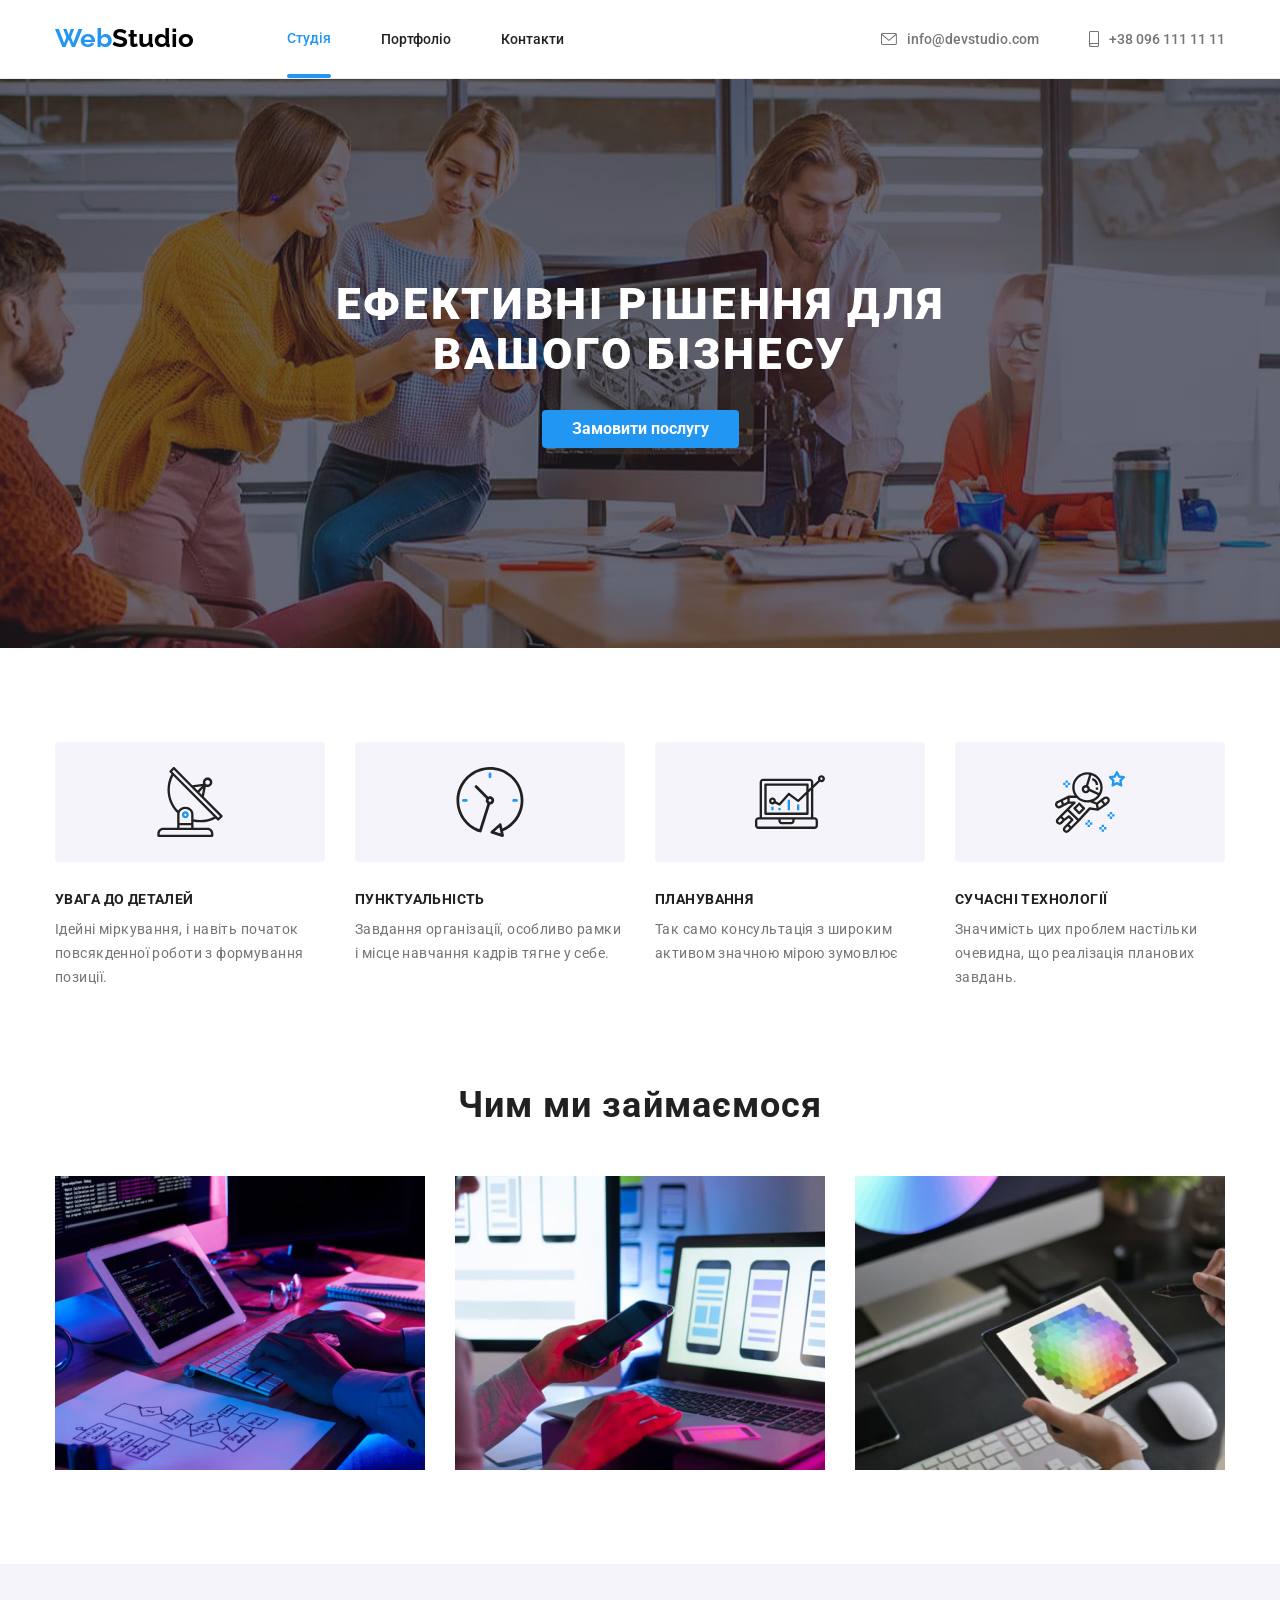
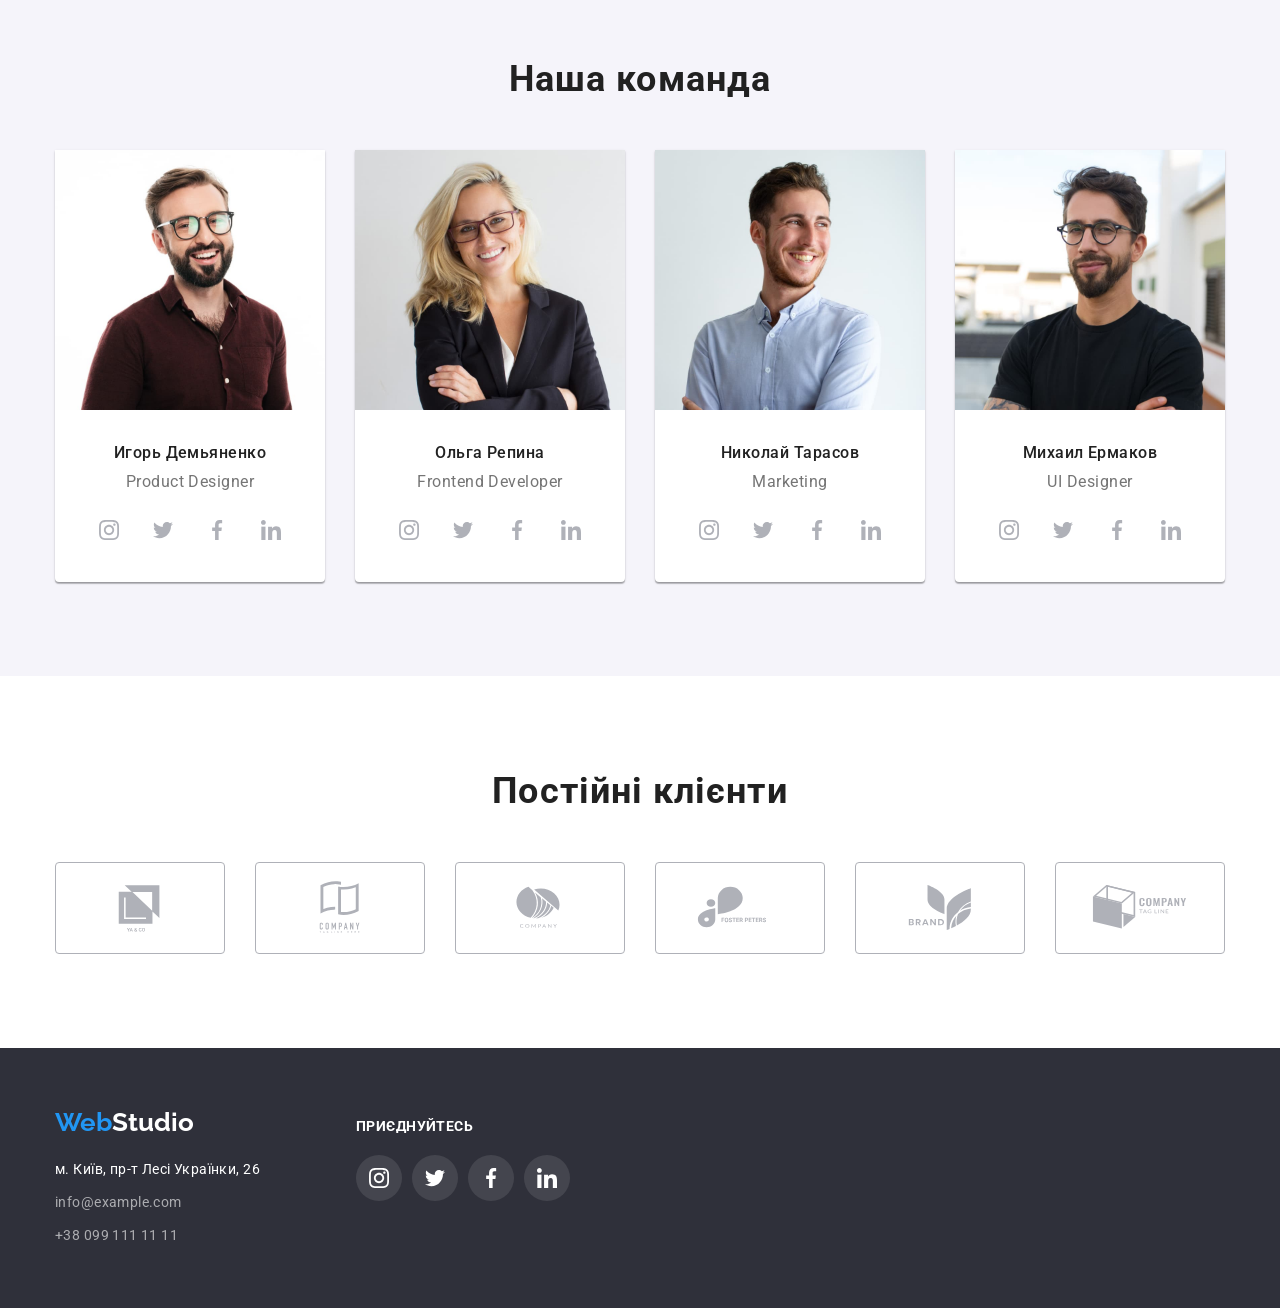
==== index.html @ 5a3e9fdb "creat hw5" ====
<!DOCTYPE html>
<html lang="uk">
<head>
    <meta charset="UTF-8">
    <meta http-equiv="X-UA-Compatible" content="IE=edge">
    <meta name="viewport" content="width=device-width, initial-scale=1.0">
    <link rel="preconnect" href="https://fonts.googleapis.com">
    <link rel="preconnect" href="https://fonts.gstatic.com" crossorigin>
    <link href="https://fonts.googleapis.com/css2?family=Raleway:wght@700&family=Roboto:wght@400;500;700;900&display=swap"
        rel="stylesheet">
    <link rel="stylesheet" href="https://cdnjs.cloudflare.com/ajax/libs/modern-normalize/1.1.0/modern-normalize.min.css
">
    <link rel="stylesheet" href="./css/styles.css">
    <title>WebStudio</title>
</head>
<body>
    <header class="header content ">
           
           <div class="container header-container">
             <a href="./index.html" class="logo"> <span class="span">Web</span>Studio
             </a>
            
             <nav class="navigation">
                <ul class="header-list">
                    <li class="header-item"> <a href="./index.html" class="link current">Студія</a></li>
                    <li class="header-item"><a href="./portfolio.html" class="link">Портфоліо</a></li>
                    <li class="header-item"><a href="#" class="link">Контакти</a></li>
                </ul>
             </nav>
             <ul class="contacts">
                <li class="contacts-item "> 
                       
                    <a href="mailto:info@devstudio.com" class="link-contact">
                        
                        <svg class="icon" width="16" height="12">
                            <use href="./images/icons.svg#icon-envelope"></use>
                        </svg>
                        info@devstudio.com
                    </a>
                </li>
                <li class="contacts-item ">
                    
                    <a href="tel:+380961111111" class="link-contact">
                        <svg class="icon" width="10" height="16">
                            <use href="./images/icons.svg#icon-smartphone"></use>
                        </svg>
                        +38 096 111 11 11
                    </a>
                </li>
             </ul>
           </div>
             
           
           
      
    </header>
    <main class="content">
        <!--Hero-->
        <section class="hero">
            <h1 class="title-hero">Ефективні рішення для <br> вашого бізнесу</h1>
            <button type="button" class="button" data-modal-open>
                Замовити послугу
            </button>
          
        </section>

        <!--Особливості-->
        <section class="specialy">
            
            <div class="container">
                
                <ul class="list-specialy">
                    <li class="item-specialy">
                        
                            <div class="container-icon">
                                <svg class="icon-benefits" width="70" height="70">
                                    <use href="./images/icons.svg#icon-antenna"></use>
                                </svg>
                            </div>
                        
                        <h2 class="skill">УВАГА ДО ДЕТАЛЕЙ</h2>
                        <p class="content-specialy">Ідейні міркування, і навіть початок повсякденної роботи з формування позиції.
                
                        </p>
                    </li>
                    <li class="item-specialy">
                        
                            <div class="container-icon">
                                <svg class="icon-benefits" width="70" height="70">
                                    <use href="./images/icons.svg#icon-clock"></use>
                                </svg>
                            </div>
                       
                        <h2 class="skill">Пунктуальність</h2>
                        <p class="content-specialy">
                            Завдання організації, особливо рамки і місце навчання кадрів тягне у себе.
                        </p>
                    </li>
                    <li class="item-specialy">
                           <div class="container-icon">
                             <svg class="icon-benefits" width="70" height="70">
                                 <use href="./images/icons.svg#icon-diagram"></use>
                             </svg>
                           </div>
                            
                       
                        <h2 class="skill">ПЛАНУВАННЯ</h2>
                        <p class="content-specialy">
                            Так само консультація з широким активом значною мірою зумовлює
                        </p>
                    </li>
                    <li class="item-specialy">
                        
                            <div class="container-icon">
                                <svg class="icon-benefits" width="70" height="70">
                                    <use href="./images/icons.svg#icon-astronaut"></use>
                                </svg>
                            </div>
                       
                        <h2 class="skill">СУЧАСНІ ТЕХНОЛОГІЇ</h2>
                        <p class="content-specialy">
                            Значимість цих проблем настільки очевидна, що реалізація планових завдань.
                        </p>
                    </li>
                </ul>
            </div>
        </section>

        <!--Чим ми займаємося-->
        <section class="activity">
            
           <div class="container">
            <h2 class="title-activity">Чим ми займаємося</h2>
             <ul class="list-activity">
                <li class="item-activity">
                    <a href="#"><img src="./images/typesetting.jpg" alt="верстка сайта" width="370" class="image"></a>
                </li>
                <li class="item-activity">
                    <a href="#"><img src="./images/optimization.jpg" alt="оптимизация" width="370" class="image"></a>
                </li>
                <li class="item-activity">
                    <a href="#"><img src="./images/model.jpg" alt="макет проекта" width="370" class="image"></a>
                </li>
             </ul>
           </div>
        </section>
        <!--Команда-->
        <section class="teams">
            
            <div class="container">
                <h2 class="our-teams">Наша команда</h2>
                <ul class="list-teams">
                    <li class="item-teams">
                        <img src="./images/photo1.jpg" alt="Игорь Демьяненко" width="270" class="photo">
                        <div class="person">
                            <h3 class="name">Игорь Демьяненко</h3>
                            <p class="occupation">Product Designer</p>
                            <ul class="list-social-page">
                                <li class="item-social-page">
                                    <a href="" class="link-social-page">
                                        <svg class="icon-social-page" width="20" height="20">
                                            <use href="./images/icons.svg#icon-instagram"></use>
                                        </svg>
                                    </a>
                                </li>
                                <li class="item-social-page">
                                    <a href="" class="link-social-page">
                                        <svg class="icon-social-page" width="20" height="20">
                                            <use href="./images/icons.svg#icon-twitter"></use>
                                        </svg>
                                    </a>
                                </li>
                                <li class="item-social-page">
                                    <a href="" class="link-social-page">
                                        <svg class="icon-social-page" width="20" height="20">
                                            <use href="./images/icons.svg#icon-facebook"></use>
                                        </svg>
                                    </a>
                                </li>
                                <li class="item-social-page">
                                    <a href="" class="link-social-page">
                                        <svg class="icon-social-page" width="20" height="20">
                                            <use href="./images/icons.svg#icon-linkedin"></use>
                                        </svg>
                                    </a>
                                </li>
                            </ul>
                        </div>
                    </li>
                    <li class="item-teams">
                        <img src="./images/photo2.jpg" alt="Ольга Репина " width="270" class="photo">
                        <div class="person">
                            <h3 class="name">Ольга Репина</h3>
                            <p class="occupation">Frontend Developer</p>
                            <ul class="list-social-page">
                                <li class="item-social-page">
                                    <a href="" class="link-social-page">
                                        <svg class="icon-social-page" width="20" height="20">
                                            <use href="./images/icons.svg#icon-instagram"></use>
                                        </svg>
                                    </a>
                                </li>
                                <li class="item-social-page">
                                    <a href="" class="link-social-page">
                                        <svg class="icon-social-page" width="20" height="20">
                                            <use href="./images/icons.svg#icon-twitter"></use>
                                        </svg>
                                    </a>
                                </li>
                                <li class="item-social-page">
                                    <a href="" class="link-social-page">
                                        <svg class="icon-social-page" width="20" height="20">
                                            <use href="./images/icons.svg#icon-facebook"></use>
                                        </svg>
                                    </a>
                                </li>
                                <li class="item-social-page">
                                    <a href="" class="link-social-page">
                                        <svg class="icon-social-page" width="20" height="20">
                                            <use href="./images/icons.svg#icon-linkedin"></use>
                                        </svg>
                                    </a>
                                </li>
                            </ul>
                        </div>
                    </li>
                    <li class="item-teams">
                        <img src="./images/photo3.jpg" alt="Николай Тарасов" width="270" class="photo">
                        <div class="person">
                            <h3 class="name">Николай Тарасов</h3>
                            <p class="occupation">Marketing</p>
                            <ul class="list-social-page">
                                <li class="item-social-page">
                                    <a href="" class="link-social-page">
                                        <svg class="icon-social-page" width="20" height="20">
                                            <use href="./images/icons.svg#icon-instagram"></use>
                                        </svg>
                                    </a>
                                </li>
                                <li class="item-social-page">
                                    <a href="" class="link-social-page">
                                        <svg class="icon-social-page" width="20" height="20">
                                            <use href="./images/icons.svg#icon-twitter"></use>
                                        </svg>
                                    </a>
                                </li>
                                <li class="item-social-page">
                                    <a href="" class="link-social-page">
                                        <svg class="icon-social-page" width="20" height="20">
                                            <use href="./images/icons.svg#icon-facebook"></use>
                                        </svg>
                                    </a>
                                </li>
                                <li class="item-social-page">
                                    <a href="" class="link-social-page">
                                        <svg class="icon-social-page" width="20" height="20">
                                            <use href="./images/icons.svg#icon-linkedin"></use>
                                        </svg>
                                    </a>
                                </li>
                            </ul>
                        </div>
                    </li>
                    <li class="item-teams">
                        <img src="./images/photo4.jpg" alt="Михаил Ермаков" width="270" class="photo">
                        <div class="person">
                            <h3 class="name">Михаил Ермаков</h3>
                            <p class="occupation">UI Designer</p>
                            <ul class="list-social-page">
                                <li class="item-social-page">
                                    <a href="" class="link-social-page">
                                        <svg class="icon-social-page" width="20" height="20">
                                            <use href="./images/icons.svg#icon-instagram"></use>
                                        </svg>
                                    </a>
                                </li>
                                <li class="item-social-page">
                                    <a href="" class="link-social-page">
                                        <svg class="icon-social-page" width="20" height="20">
                                            <use href="./images/icons.svg#icon-twitter"></use>
                                        </svg>
                                    </a>
                                </li>
                                <li class="item-social-page">
                                    <a href="" class="link-social-page">
                                        <svg class="icon-social-page" width="20" height="20">
                                            <use href="./images/icons.svg#icon-facebook"></use>
                                        </svg>
                                    </a>
                                </li>
                                <li class="item-social-page">
                                    <a href="" class="link-social-page">
                                        <svg class="icon-social-page" width="20" height="20">
                                            <use href="./images/icons.svg#icon-linkedin"></use>
                                        </svg>
                                    </a>
                                </li>
                            </ul>
                        </div>
                    </li>
                </ul>
            </div>
        </section>
        <section class="clients">
            <div class="container">
                <h2 class="clients-title">Постійні клієнти</h2>
                <ul class="clients-list">
                    <li class="clients-item">
                        <a href="" class="link-clients-logo">
                            <svg class="clients-logo" width="106" height="60">
                                <use href="./images/icons.svg#icon-yago"></use>
                            </svg>
                        </a>
                    </li>
                    <li class="clients-item">
                        <a href="" class="link-clients-logo">
                            <svg class="clients-logo" width="106" height="60">
                                <use href="./images/icons.svg#icon-company"></use>
                            </svg>
                        </a>
                    </li>
                    <li class="clients-item">
                        <a href="" class="link-clients-logo">
                            <svg class="clients-logo" width="106" height="60">
                                <use href="./images/icons.svg#icon-group"></use>
                            </svg>
                        </a>
                    </li>
                    <li class="clients-item">
                        <a href="" class="link-clients-logo">
                            <svg class="clients-logo" width="106" height="60">
                                <use href="./images/icons.svg#icon-foster-peters"></use>
                            </svg>
                        </a>
                    </li>
                    <li class="clients-item">
                       <a href="" class="link-clients-logo">
                          <svg class="clients-logo" width="106" height="60">
                             <use href="./images/icons.svg#icon-brand"></use>
                          </svg>
                       </a>
                    </li>
                    <li class="clients-item">
                        <a href="" class="link-clients-logo">
                            <svg class="clients-logo" width="106" height="60">
                                <use href="./images/icons.svg#icon-tagline"></use>
                            </svg>
                        </a>
                    </li>
                </ul>
            </div>
        </section>
    </main>
    <footer class="content footer">
        
           <div class="container container-footer">
             <div class="container-address">
                <a href="#" class="logodown"><span class="spandown">Web</span>Studio</a>
                <address class="address">
                    <ul class="list-address">
                        <li class="item-address"><a href="https://goo.gl/maps/XZynYj2sDtxEhhcv8" target="_blank" class="kyiv">м. Київ,
                                пр-т Лесі Українки, 26</a> </li>
                        <li class="item-address"> <a href="mailto:info@example.com" class="mailto">info@example.com</a></li>
                        <li class="item-address"> <a href="tel:+380991111111" class="telephone">+38 099 111 11 11</a></li>
                    </ul>
                </address>
             </div>
             <div class="container-social-page">
                <p class="invite">Приєднуйтесь</p>
                <ul class="social-page-footer">
                    <li class="item-social-footer">
                        <a href="" class="link-footer-logo-social">
                            <svg class="footer-logo-social " width="20" height="20">
                                <use href="./images/icons.svg#icon-instagram"></use>
                            </svg>
                        </a>
                    </li>
                    <li class="item-social-footer">
                        <a href="" class="link-footer-logo-social">
                            <svg class="footer-logo-social" width="20" height="20">
                                <use href="./images/icons.svg#icon-twitter"></use>
                            </svg>
                        </a>
                    </li>
                    <li class="item-social-footer">
                        <a href="" class="link-footer-logo-social">
                            <svg class="footer-logo-social" width="20" height="20">
                                <use href="./images/icons.svg#icon-facebook"></use>
                            </svg>
                        </a>
                    </li>
                    <li class="item-social-footer">
                        <a href="" class="link-footer-logo-social">
                            <svg class="footer-logo-social" width="20" height="20">
                                <use href="./images/icons.svg#icon-linkedin"></use>
                            </svg>
                        </a>
                    </li>
                </ul>
             </div>
           </div>
       
        

    </footer>
    <div class="backdrop is-hidden" data-modal >
        <div class="modal">
            <button type="button" class="btn-modal" data-modal-close>
               <svg class="icon-btn-modal" width="18" height="18">
                <use href="./images/icons.svg#icon-close-modal" ></use>
               </svg>
            </button>
        </div>
    </div>
   <script src="./js/modal.js"></script> 
</body>
</html>
---- css/styles.css ----
:root{
    --primary-color: #212121;
    --secondery-color: #757575 ;
    --accent-color: #2196F3 ;
    --header-color: #2F303A;
    --text-color:#fff;
    --border-color:#F5F4FA;
    --second-border-color:#EEEEEE;
    --primary-font: 'Roboto',sans-serif; 
    --secondary-fonts: 'Raleway',sans-serif; 
    --normal-font: 400;
    --medium-font: 500;
    --bold-font: 700;
    --bolder-font: 900;
}


li{
    list-style: none;
}
button{
    cursor: pointer;
}
.body {
    font-family: var(--primary-font);
    color:var(--primary-color);
    font-size: 14px;
    letter-spacing: 0.03em;
    
    
}
.image{
    display: block;
}

.container{
    width: 1200px;
    margin: 0 auto;
    padding-left: 15px;
    padding-right: 15px;
    
}


.header{
    border-bottom: 1px solid #ECECEC;
    padding-top: 24px;
    padding-bottom: 24px;
}
.header-container{
    display: flex;
    align-items: center;
}

.logo{
    
    font-family:var(--secondary-fonts);
    font-size: 26px;
    font-weight: var(--bold-font);
    color:black;
    margin-right: 93px;
    text-decoration: none;
    
}
.span{
    color: var(--accent-color);
}

 .nav{
    display: flex;
} 
.header-list{
   display: flex;
   list-style: none;
   padding-left: 0;
   margin: 0 auto;
   
}

.header-item:not(:last-child){
    margin-right: 50px;
    
}


.contacts{
    display: flex;
    list-style: none;
    padding-left: 0;
    margin: 0;
    margin-left: auto;
    
    
    
}


.contacts-item:not(:last-child){
    margin-right: 50px;
}


.link{
    position: relative;
    text-decoration: none;
    font-family: var(--primary-font);
    font-size: 14px;
    font-weight: var(--medium-font);
    color: var(--primary-color);
    transition: color 250ms cubic-bezier(0.4, 0, 0.2, 1);
}
   .link:hover,
   .link:focus{
    color: var(--accent-color);
}   

.link-contact{
    display: flex;
    align-items: center;
    font-family: var(--primary-font);
    font-size: 14px;
    font-weight: var(--medium-font);
    color: var(--secondery-color);
    text-decoration: none;
    transition: color 250ms cubic-bezier(0.4, 0, 0.2, 1), fill 250ms cubic-bezier(0.4, 0, 0.2, 1);
}

.icon {
    
    fill: currentColor;
    margin-right: 10px;
}
.link-contact:hover,
.link-contact:focus{
    fill: var(--accent-color);
    color: var(--accent-color);
    
}  


/* Hero */
.hero{
    background-color: #C4C4C4;
    padding: 200px 0 ;
    text-align: center; 
    background-image:linear-gradient(to right, rgba(47, 48, 58, 0.4), rgba(47, 48, 58, 0.4)), url(../images/hero.jpg); 
    background-repeat: no-repeat;
    background-position: center;
    
    
}
.title-hero{
   
    font-family: var(--primary-font);
    font-size: 44px;
    font-weight: var(--bolder-font);
    color: var(--text-color);
    margin: 0 auto;
    text-align: center;
    text-transform: uppercase;
    letter-spacing: 0.06em;
    margin-bottom: 30px;
    
    
}
.button{
    
    background-color: var(--accent-color);
    border: none;
    border-radius: 4px;
    color: var(--text-color);
    font-family: var(--primary-font);
    font-size: 16px;
    font-weight: var(--bold-font);
    padding: 10px 30px 10px 30px;
}

/* Особливості */
.specialy{
 padding-top: 94px;
 padding-bottom: 94px; 
}
.title-specialy{
    opacity: 0;
}
.list-specialy{
    display: flex;
    list-style: none;
    padding-left: 0;
    margin: 0;
}

.item-specialy{
   text-align: left;
    width: 270px;
}
.item-specialy:not(:last-child){
    margin-right: 30px;
}

.skill{
   
    font-family: var(--primary-font);
    font-size: 14px;
    line-height: 1.14;
    letter-spacing: 0.03em;
    font-weight: var(--bold-font);
    color: var(--primary-color);
    text-transform: uppercase;
    margin-bottom: 10px;
   
}
.content-specialy{
    font-family: var(--primary-font);
    font-size: 14px;
    line-height: 1.7;
    font-weight: var(--normal-font);
    color:var(--secondery-color);
    letter-spacing: 0.03em;
    margin-top: 0;
    margin-bottom: 0;
}


.container-icon{
    background-color: #F5F4FA;
    border-radius: 4px;
    display: flex;
    height: 120px;
    align-items: center;
    justify-content: center;
    margin-bottom: 30px;
}

   
   




/* Чим ми займаємося */
.activity{
    padding-bottom: 94px;
}

.title-activity{
    font-family: var(--primary-font);
    font-size: 36px;
    line-height: 1.17;
    text-align: center;
    letter-spacing: 0.03em;
    font-weight: var(--bold-font);
    color: var(--primary-color);
    margin-top: 0;
    margin-bottom: 50px;
    justify-content: center;
    
}
.list-activity{
   display: flex;
   padding-left: 0;
   margin-top: 0;
   margin-bottom: 0;
   justify-content: center;

}
.item-activity{
    list-style: none;
}
.item-activity:not(:last-child){
    margin-right: 30px;
}


/* Команда */
.teams{
    background-color: var(--border-color);
    margin: auto;
    padding-top: 94px;
    padding-bottom: 94px;
}

.our-teams{
    font-family: var(--primary-font);
    font-size: 36px;
    line-height: 1.17;
    text-align: center;
    letter-spacing: 0.03em;
    font-weight: var(--bold-font);
    color: var(--primary-color);
    margin-top: 0;
    margin-bottom: 50px;
    
    
}

.list-teams{
    display: flex;
    list-style: none;
    margin-top: 0;
    margin-bottom: 0;
    padding-left: 0;
    justify-content:center;
}




.item-teams{
    
    background: var(--text-color);
    box-shadow: 0px 1px 3px rgba(0, 0, 0, 0.12), 0px 1px 1px rgba(0, 0, 0, 0.14), 0px 2px 1px rgba(0, 0, 0, 0.2);
    border-radius: 0px 0px 4px 4px;
    text-align: center;
    
} 
.item-teams:not(:last-child){
    margin-right: 30px;
}

.person{
    padding-top: 30px;
    padding-bottom: 30px;
}
.name{
    font-family:var(--primary-font);
    font-size: 16px;
    line-height: 1.18;
    letter-spacing: 0.03em;
    font-weight: 500;
    color: var(--primary-color);
    margin: 0 auto;
    margin-bottom: 10px;
   
}
.occupation{
    font-family: var(--primary-font);
    font-size: 16px;
    line-height: 1.18;
    font-weight: 400;
    letter-spacing: 0.03em;
    font-weight: var(--normal-font);
    color: var(--secondery-color);
    margin: 0 auto;
}

.list-social-page{
    display: flex;
    margin-top: 16px;
    padding-left: 0;
    justify-content: center;
    
}

.item-social-page:not(:last-child){
    margin-right: 10px;
}

.link-social-page {
    display: flex;
    align-items: center;
    justify-content: center;
    width: 44px;
    height: 44px;
    color: #AFB1B8;
    background-color: #FFFFFF;
    border: 1px solid #fff;
    border-radius: 50% 50%;
    transition: background-color 250ms cubic-bezier(0.4, 0, 0.2, 1), color 250ms cubic-bezier(0.4, 0, 0.2, 1);
}

.icon-social-page{
    
    fill: currentColor;
    
}
.link-social-page:hover,
.link-social-page:focus{
    background-color: var(--accent-color);
    color: #ffffff;
    
}




/* Наші клієнти */
.clients{
    padding-top: 94px;
    padding-bottom: 94px;
}
.clients-title{
    font-family: var(--primary-font);
    font-weight: var(--bold-font);
    font-size: 36px;
    line-height: 1.17;
    text-align: center;
    letter-spacing: 0.03em;
    margin-top: 0;
    margin-bottom: 0;
    color: var(--primary-color);
    justify-content: center;
}
.clients-list{
    display: flex;
    padding-left: 0;
    margin-top: 50px;
    margin-bottom: 0;
}
.clients-item:not(:last-child){
    margin-right: 30px;
}
.link-clients-logo{
    display: flex;
    align-items: center;
    justify-content: center;
    width: 170px;
    height: 92px;
    color: #AFB1B8;
    border: 1px solid #AFB1B8;
    border-radius: 4px;
    transition: border 250ms cubic-bezier(0.4, 0, 0.2, 1), color 250ms cubic-bezier(0.4, 0, 0.2, 1);
}

.clients-logo{
    fill: currentColor;
}

.link-clients-logo:hover,
.link-clients-logo:focus{
  border: 1px solid var(--accent-color);
  color: var(--accent-color);
  
}

/* Footer */
.footer{
    background-color: var(--header-color);
    margin: auto;
    padding-top: 60px;
    padding-bottom: 60px;
    
}
.container-footer{
    display: flex;
    justify-content: flex-start;
    align-items: baseline;
    
}

.invite{
    font-family: var(--primary-font);
    font-weight: var(--bold-font);
    font-size: 14px;
    line-height: 1.14;
    letter-spacing: 0.03em;
    text-transform: uppercase;
    color: #FFFFFF;
    margin-top: 0;
    margin-bottom: 0;
}
.social-page-footer{
    display: flex;
    padding-left: 0;
    margin-top: 20px;
    margin-bottom: 0;
}
.container-address{
    margin-right: 70px;
    min-width: 231px;
}

.logodown{
    display: inline-block;
    text-decoration: none;
    font-family: var(--secondary-fonts);
    font-size: 26px;
    font-weight: var(--bold-font);
    color: var(--text-color);
    
    
    
}
.spandown{
    color: var(--accent-color);
}
.address{
   margin-top: 20px;
   
   
}
.list-address{
    list-style: none;
    padding-left: 0;
    margin: 0;
    
}
.item-address{
    font-family: var(--primary-font);
    font-size: 14px;
    line-height: 1.71;
    letter-spacing: 0.03em;
    font-weight: var(--normal-font);
    font-style: normal;
}
.item-address:not(:last-child){
    margin-bottom: 9px;
}

.kyiv{
    text-decoration: none;
    color: var(--text-color);
    
   
}
.mailto{
   text-decoration: none;
   
   color:rgba(255, 255, 255, 0.6);
  
}
.telephone{
    text-decoration: none;
    
    color: rgba(255, 255, 255, 0.6);
    
}
.link-footer-logo-social{
    display: flex;
    align-items: center;
    justify-content: center;
    width: 46px;
    height: 46px;
    background-color: rgba(255, 255, 255, 0.1);
    border: 1px solid transparent;
    border-radius: 50% 50%;
    transition: background-color 250ms cubic-bezier(0.4, 0, 0.2, 1);
}
.item-social-footer:not(:last-child) {
    margin-right: 10px;
    
}
.link-footer-logo-social:hover, 
.link-footer-logo-social:focus{
    background-color: var(--accent-color);
}
.footer-logo-social{
    fill:#ffffff;
}

.backdrop {
    position: fixed;
    top: 0;
    left: 0;
    width: 100%;
    height: 100%;
    background: rgba(0, 0, 0, 0.2);
    z-index: 100;
    transition: opacity 1000ms linear; 
}
.backdrop.is-hidden{
    visibility: hidden;
    opacity: 0;
    pointer-events: none;
    
}

.modal{
    position: absolute;
    top: 50%;
    left: 50%;
    transform: translate(-50%, -50%);
    width: 528px;
    height: 581px;
    background-color: #FFFFFF;
}

.btn-modal{
    position: absolute;
    top: 8px;
    right: 8px;
    display: flex;
    justify-content: center;
    align-items: center;
    width: 30px;
    height: 30px;
    background-color: transparent;
    border: 1px solid rgba(0, 0, 0, 0.1);
    border-radius: 50%;
    padding: 0;
    transition: border-color 250ms cubic-bezier(0.4, 0, 0.2, 1);
    
}
.icon-btn-modal{
    transition: fill 250ms cubic-bezier(0.4, 0, 0.2, 1);
}
.btn-modal:hover,
.btn-modal:focus{
    border: 1px solid var(--accent-color);
    
}
.btn-modal:hover .icon-btn-modal,
.btn-modal:focus .icon-btn-modal{
    fill: var(--accent-color);
}
/*Portfolio*/

.projects{
  padding-top: 94px;
  padding-bottom: 94px; 
    
}
.title-none{
    opacity: 0;
}
.list-kind{
    display: flex;
    list-style: none;
    justify-content: center;
    
    padding-left: 0;
    margin: 0;
    margin-bottom: 50px;
}

.item-kind:not(:last-child){
    margin-right: 8px;
}

.internal{
    font-family: var(--primary-font);
    font-size: 16px;
    font-weight: var(--medium-font);
    line-height: 1.62;
    text-align: center;
    letter-spacing: 0.03em;
    color: var(--primary-color);
    background: var(--border-color);
    border: none;
    border-radius: 4px;
    padding: 5px 20px 5px 20px;
    transition: background-color 250ms cubic-bezier(0.4, 0, 0.2, 1), color 250ms cubic-bezier(0.4, 0, 0.2, 1),box-shadow 250ms cubic-bezier(0.4, 0, 0.2, 1);
    
}
.internal:hover{
   background-color: var(--accent-color);
   color: var(--text-color);
   box-shadow: 0px 3px 1px rgba(0, 0, 0, 0.1), 0px 1px 2px rgba(0, 0, 0, 0.08), 0px 2px 2px rgba(0, 0, 0, 0.12);
}
.internal:focus{
    background-color: var(--accent-color);
    color: #FFFFFF;
}

.list-projects{
   display: flex;
   flex-wrap: wrap;
   gap: 30px;
   list-style: none;
   justify-content: center;
   margin: 0;
   padding-left: 0;
}

.item-projects{
  flex-basis: calc((100% - 60px) / 3);
  
}
 .link-projects{
    display: block;
    text-decoration: none;
    transition: box-shadow 250ms cubic-bezier(0.4, 0, 0.2, 1);
} 
.link-projects:hover,
.link-projects:focus{
    box-shadow: 3px 3px  rgba(0, 0, 0, 0.1);
}

.kind-business{
    padding-top: 20px;
    padding-right: 24px;
    padding-left: 24px;
    padding-bottom: 20px;
    border: 1px solid #EEEEEE;
    border-top: none;
}

.title-project{
    font-family: var(--primary-font);
    font-size: 18px;
    line-height: 2.0;
    letter-spacing: 0.06em;
    font-weight: var(--bold-font);
    letter-spacing: 0.06em;
    color: var(--primary-color);
    
}
.kind{
    font-family: var(--primary-font);
    font-size: 16px;
    line-height: 1.88;
    letter-spacing: 0.03em;
    font-weight: var(--normal-font);
    color: var(--secondery-color);
    margin-bottom: 4px;
    
}
.description{
    margin: 0;
    
}
.list-img-wrapper{
position: relative;
overflow: hidden;
}
.overlay{
position: absolute;
left: 0;
top: 0;
height: 100%;
width: 100%;
margin: 0;
padding: 63px 24px;
transform: translate(0%, 100%);
transition: transform 500ms linear;
overflow: auto;
font-family: var(--primary-font);
font-size: var(--normal-font);
font-size: 18px;
line-height: 1.56;
letter-spacing: 0.03em;
color: #FFFFFF;
background-color: rgba(33, 150, 243, 0.9);;
}
.item-projects:hover .overlay,
.item-projects:focus .overlay{
transform: translate(0, 0);

}
.current {
    display: block;
    color: var(--accent-color);
}
 .current::after{
    content: "";
    display: block;
    width: 100%;
    height: 4px;
    background-color: #2196F3;
    border-radius: 2px;
    position: absolute;
    left: 0;
    bottom: -200%;
    
}
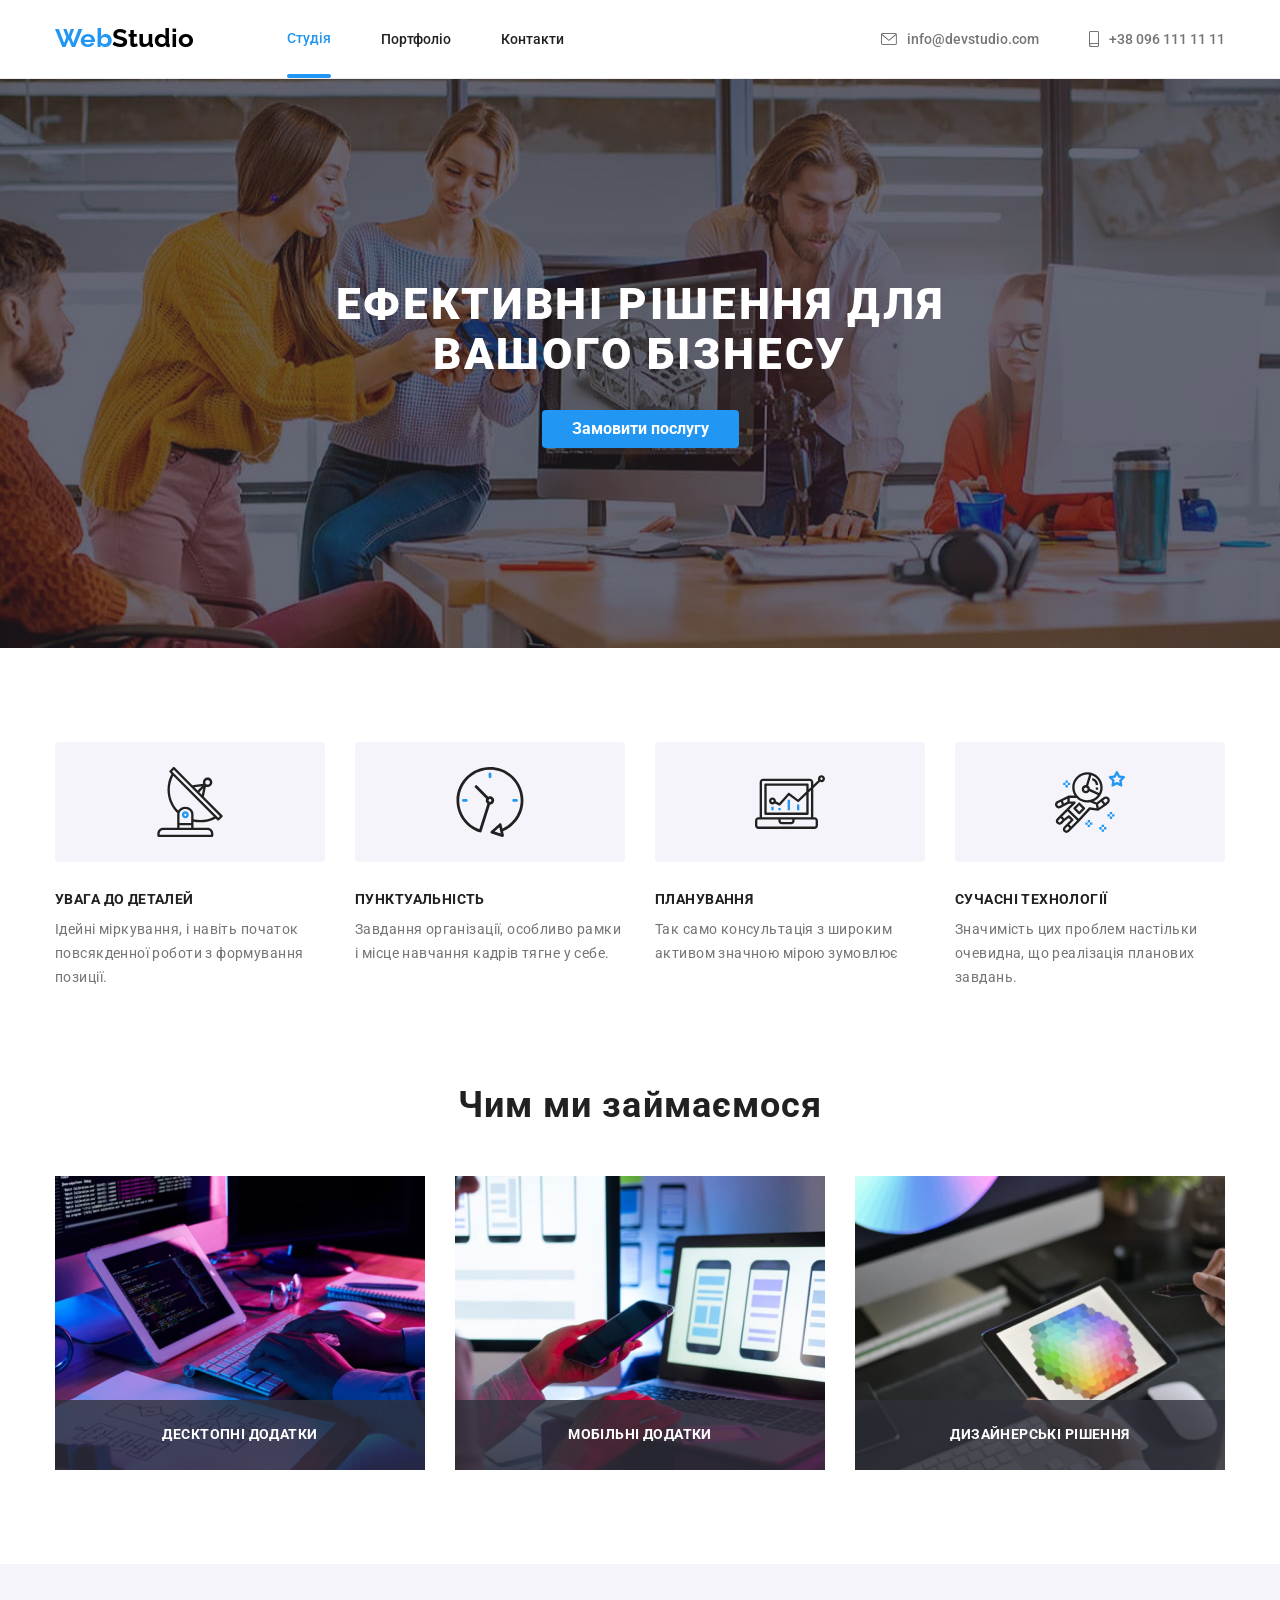
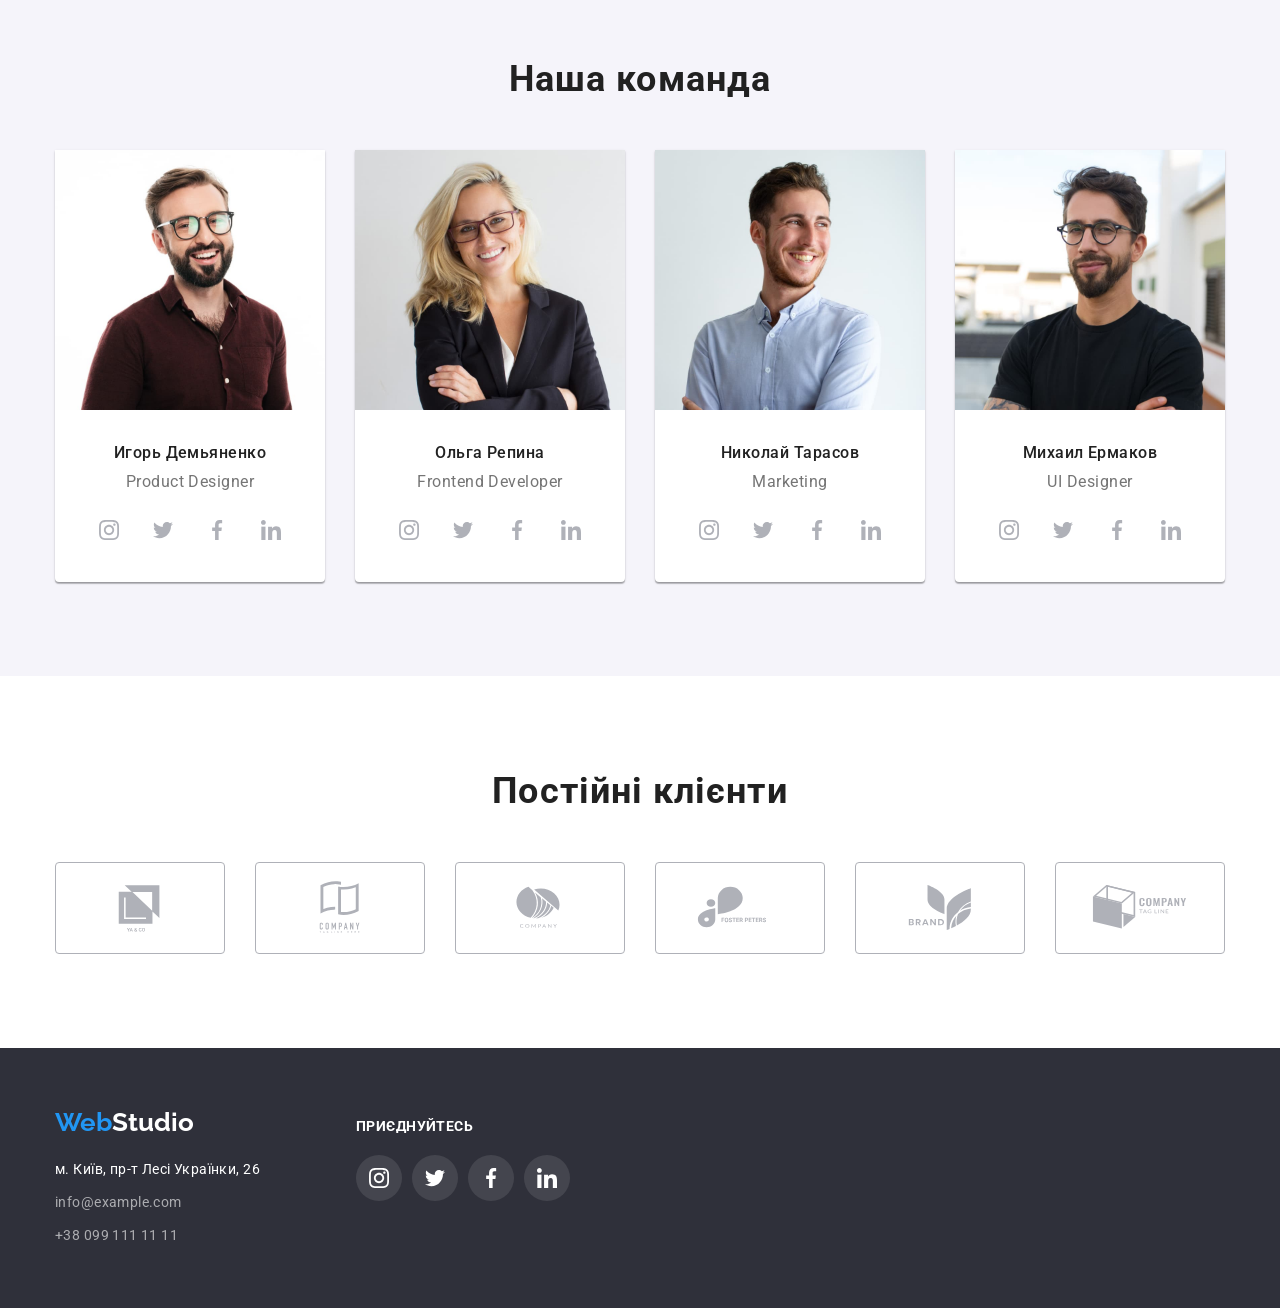
==== commit 9267daf3: "correct css" ====
--- a/index.html
+++ b/index.html
@@ -133,13 +133,28 @@
             <h2 class="title-activity">Чим ми займаємося</h2>
              <ul class="list-activity">
                 <li class="item-activity">
-                    <a href="#"><img src="./images/typesetting.jpg" alt="верстка сайта" width="370" class="image"></a>
+                    <a href="#" class="link-activity">
+                        <div class="overlay-wrapper">
+                            <img src="./images/typesetting.jpg" alt="верстка сайта" width="370" class="image">
+                            <p class="text-wrapper">Десктопні додатки</p>
+                        </div>
+                    </a>
                 </li>
                 <li class="item-activity">
-                    <a href="#"><img src="./images/optimization.jpg" alt="оптимизация" width="370" class="image"></a>
+                    <a href="#" class="link-activity">
+                        <div class="overlay-wrapper">
+                            <img src="./images/optimization.jpg" alt="оптимизация" width="370" class="image">
+                            <p class="text-wrapper">Мобільні додатки</p>
+                        </div>
+                    </a>
                 </li>
                 <li class="item-activity">
-                    <a href="#"><img src="./images/model.jpg" alt="макет проекта" width="370" class="image"></a>
+                    <a href="#" class="link-activity">
+                        <div class="overlay-wrapper">
+                            <img src="./images/model.jpg" alt="макет проекта" width="370" class="image">
+                            <p class="text-wrapper">Дизайнерські рішення</p>
+                        </div>
+                    </a>
                 </li>
              </ul>
            </div>
--- a/css/styles.css
+++ b/css/styles.css
@@ -262,15 +262,43 @@
    margin-top: 0;
    margin-bottom: 0;
    justify-content: center;
+   text-decoration: none;
 
 }
 .item-activity{
     list-style: none;
+    text-decoration: none;
 }
 .item-activity:not(:last-child){
     margin-right: 30px;
 }
-
+.link-activity{
+    text-decoration: none;
+}
+.overlay-wrapper{
+    position: relative;
+    
+}
+.text-wrapper{
+    position: absolute;
+    bottom: 0%;
+    right: 0%;
+    width: 100%;
+    padding-top: 27px;
+    padding-bottom: 27px;
+    margin: 0;
+    background: rgba(47, 48, 58, 0.8);
+    font-family: var(--primary-font);
+    font-weight: var(--bold-font);
+    font-size: 14px;
+    line-height: 1.14;
+    text-align: center;
+    letter-spacing: 0.03em;
+    text-transform: uppercase;
+    color: #FFFFFF;
+    
+    
+}
 
 /* Команда */
 .teams{
